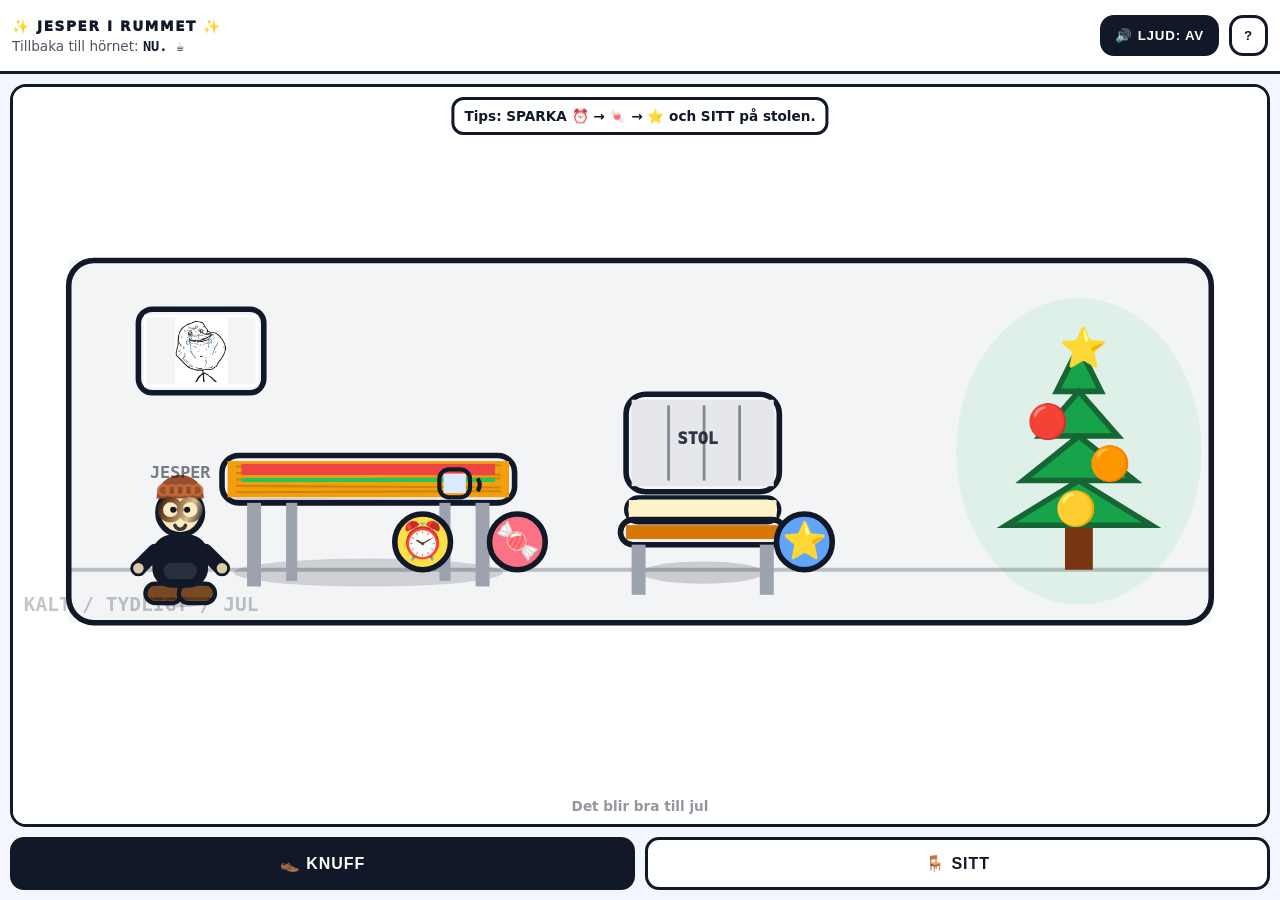
==== index.html @ ad7d8412 "Add files via upload" ====
<!doctype html>
<html lang="sv">
<head>
  <meta charset="utf-8" />
  <meta name="viewport" content="width=device-width, initial-scale=1, viewport-fit=cover" />
  <meta name="theme-color" content="#ffffff" />
  <title>Jesper i rummet</title>
  <link rel="stylesheet" href="style.css" />
</head>
<body>
  <header class="topbar">
    <div class="topbar__left">
      <div class="brand">✨ JESPER I RUMMET ✨</div>
      <div class="countdown">Tillbaka till hörnet: <span id="countdownValue" class="countdown__value">…</span></div>
    </div>
    <div class="topbar__right">
      <button id="soundBtn" class="btn">🔊 Ljud: AV</button>
      <button id="helpBtn" class="btn btn--alt">?</button>
    </div>
  </header>

  <main class="app">
    <section class="screen" aria-label="Spel">
      <canvas id="game"></canvas>
      <div id="toast" class="toast hidden"></div>
      <div id="bubble" class="bubble hidden"></div>
      <div class="hint">Det blir bra till jul</div>
    </section>

    <section class="controls" aria-label="Kontroller">
      <button id="kickBtn" class="btn btn--big">👞 KNUFF</button>
      <button id="sitBtn" class="btn btn--big btn--alt">🪑 SITT</button>
    </section>
  </main>

  <div id="helpModal" class="modal hidden" role="dialog" aria-modal="true">
    <div class="modal__card">
      <div class="modal__title">Vad är det här egentligen!?</div>
      <div class="modal__body">
        <p><b>Julstämning:</b> Gå runt i julefriden...</p>
        <p><b>Mys:</b> Pynta lite...</p>
        <p><b>Uppnå ultimat jul:</b>⏰ → 🍬 → ⭐ → 🪑</p>
      </div>
      <div class="modal__actions">
        <button id="closeHelpBtn" class="btn btn--big">Aha...</button>
      </div>
    </div>
  </div>

  <div id="wonder" class="wonder hidden" role="dialog" aria-modal="true">
    <div class="wonder__card">
      <div class="wonder__title">JESPER: THE RETURN OF THE JESP</div>
      <div class="wonder__subtitle">Julfrid uppnådd i typ 6.2 sekunder.</div>

      <div class="wonder__art">
        <img id="wonderImg" class="wonder__img" src="assets/julbild.jpg" alt="Julbild" />
        <div id="wonderFallback" class="wonder__fallback hidden">
          <div class="sparkle">✨</div><div class="sparkle">✨</div><div class="sparkle">✨</div><div class="sparkle">✨</div>
          <div class="sparkle">✨</div><div class="sparkle">✨</div><div class="sparkle">✨</div><div class="sparkle">✨</div>
          <div class="fallbackText">Lägg en bild i <b>/assets/julbild.jpg</b></div>
        </div>
      </div>

      <button id="closeWonderBtn" class="btn btn--big">Tillbaka till rummet</button>
    </div>
  </div>


  <!-- Preload tavla-bilden (ritas på väggen i canvas) -->
  <img id="tavlaImg" src="assets/tavla.jpg" alt="Tavla"
       style="position:fixed;left:-9999px;top:-9999px;width:1px;height:1px;opacity:0;pointer-events:none;" />

  <script src="main.js"></script>
  <script>
    // Service worker (offline cache) — kräver https eller localhost
    if ("serviceWorker" in navigator) {
      navigator.serviceWorker.register("sw.js").catch(console.warn);
    }
  </script>

</body>
</html>
---- style.css ----
:root{
  --bg:#f4f6ff;
  --panel:#ffffff;
  --ink:#111827;
  --muted:#4b5563;
  --line:#111827;
  --topbar-h: 74px;
  --radius: 16px;
}
*{ box-sizing:border-box; }
html,body{ height:100%; margin:0; }
body{
  font-family: ui-rounded, system-ui, -apple-system, "Trebuchet MS", sans-serif;
  background: var(--bg);
  color: var(--ink);
  overflow:hidden;
}
.topbar{
  position: fixed;
  top:0; left:0; right:0;
  height: var(--topbar-h);
  z-index: 10;
  display:flex;
  align-items:center;
  justify-content:space-between;
  gap:10px;
  padding: 10px 12px;
  background: var(--panel);
  border-bottom: 3px solid var(--line);
  padding-top: calc(10px + env(safe-area-inset-top));
}
.brand{ font-weight: 950; letter-spacing: 0.12em; text-transform: uppercase; font-size: 0.85rem; }
.countdown{ margin-top: 4px; font-size: 0.85rem; color: var(--muted); }
.countdown__value{ font-family: ui-monospace, Menlo, Monaco, Consolas, monospace; font-weight: 900; color: var(--ink); }
.topbar__left{ display:flex; flex-direction:column; }
.topbar__right{ display:flex; gap:10px; align-items:center; }
.btn{
  border: 3px solid var(--line);
  background: var(--ink);
  color: #fff;
  border-radius: 14px;
  padding: 10px 12px;
  font-weight: 900;
  letter-spacing: 0.06em;
  text-transform: uppercase;
  touch-action: manipulation;
}
.btn--alt{ background: var(--panel); color: var(--ink); }
.btn--big{ width: 100%; padding: 14px 12px; font-size: 1.0rem; }
.app{
  position: fixed;
  top: var(--topbar-h);
  left: 0; right: 0; bottom: 0;
  display:flex;
  flex-direction:column;
  gap: 10px;
  padding: 10px 10px calc(10px + env(safe-area-inset-bottom));
}
.screen{
  position: relative;
  flex: 1;
  min-height: 280px;
  border-radius: var(--radius);
  background: var(--panel);
  border: 3px solid var(--line);
  overflow:hidden;
}
canvas#game{ width:100%; height:100%; display:block; touch-action:none; }
.hint{
  position:absolute; left: 12px; right: 12px; bottom: 10px;
  text-align:center; font-weight: 800;
  color: rgba(17,24,39,0.45); font-size: 0.85rem;
}
.toast{
  position:absolute; top: 10px; left:50%;
  transform: translateX(-50%);
  background: #fff; border: 3px solid var(--line);
  color: var(--ink);
  padding: 8px 10px; border-radius: 12px;
  font-weight: 900; font-size: 0.85rem;
  text-align:center; max-width: 95%;
}
.bubble{
  position:absolute; left: 10px; bottom: 44px; max-width: 92%;
  padding: 10px 12px; border-radius: 14px;
  background: #fff; color: var(--ink);
  border: 3px solid var(--line);
  font-weight: 900;
}
.controls{ display:flex; gap: 10px; }
.hidden{ display:none !important; }
.modal, .wonder{
  position: fixed; inset: 0; z-index: 50;
  background: rgba(0,0,0,0.65);
  display:flex; align-items:center; justify-content:center;
  padding: 18px;
  padding-top: calc(18px + env(safe-area-inset-top));
  padding-bottom: calc(18px + env(safe-area-inset-bottom));
}
.modal__card, .wonder__card{
  width: min(560px, 100%);
  background: #fff;
  border: 3px solid var(--line);
  border-radius: 16px;
  padding: 14px;
  color: var(--ink);
}
.modal__title{ font-weight: 1000; margin-bottom: 8px; letter-spacing: 0.08em; text-transform: uppercase; }
.modal__body{ color: var(--muted); font-weight: 650; }
.modal__actions{ margin-top: 12px; }
.wonder__title{ font-weight: 1000; letter-spacing: 0.10em; text-transform: uppercase; margin-bottom: 8px; }
.wonder__subtitle{ color: rgba(17,24,39,0.75); font-weight: 800; margin-bottom: 12px; }
.wonder__art{
  border: 3px solid var(--line);
  border-radius: 16px;
  overflow:hidden;
  height: 240px;
  background: linear-gradient(180deg, #0ea5e9, #1d4ed8);
  position: relative;
  margin-bottom: 12px;
}
.wonder__img{ width:100%; height:100%; object-fit: cover; display:block; }
.wonder__fallback{
  position:absolute; inset:0;
  display:flex; align-items:center; justify-content:center;
  flex-direction:column;
  color: #fff; font-weight: 900;
  text-shadow: 0 2px 0 rgba(0,0,0,0.25);
}
.wonder__fallback .fallbackText{
  margin-top: 12px;
  background: rgba(0,0,0,0.25);
  padding: 8px 10px;
  border-radius: 12px;
  border: 2px solid rgba(255,255,255,0.35);
  font-size: 0.9rem;
}
.sparkle{ position:absolute; font-size: 22px; opacity: 0.9; animation: floaty 2.2s ease-in-out infinite; }
.sparkle:nth-child(1){ left: 10%; top: 20%; animation-delay: 0.0s; }
.sparkle:nth-child(2){ left: 25%; top: 60%; animation-delay: 0.4s; }
.sparkle:nth-child(3){ left: 45%; top: 30%; animation-delay: 0.8s; }
.sparkle:nth-child(4){ left: 65%; top: 55%; animation-delay: 0.2s; }
.sparkle:nth-child(5){ left: 80%; top: 25%; animation-delay: 1.0s; }
.sparkle:nth-child(6){ left: 15%; top: 40%; animation-delay: 1.2s; }
.sparkle:nth-child(7){ left: 55%; top: 70%; animation-delay: 1.4s; }
.sparkle:nth-child(8){ left: 90%; top: 65%; animation-delay: 1.6s; }
@keyframes floaty{ 0%,100%{ transform: translateY(0);} 50%{ transform: translateY(-10px);} }
@media (max-width: 380px){
  .btn{ padding: 9px 10px; }
  .btn--big{ padding: 13px 10px; }
  .hint{ font-size: 0.8rem; }
}
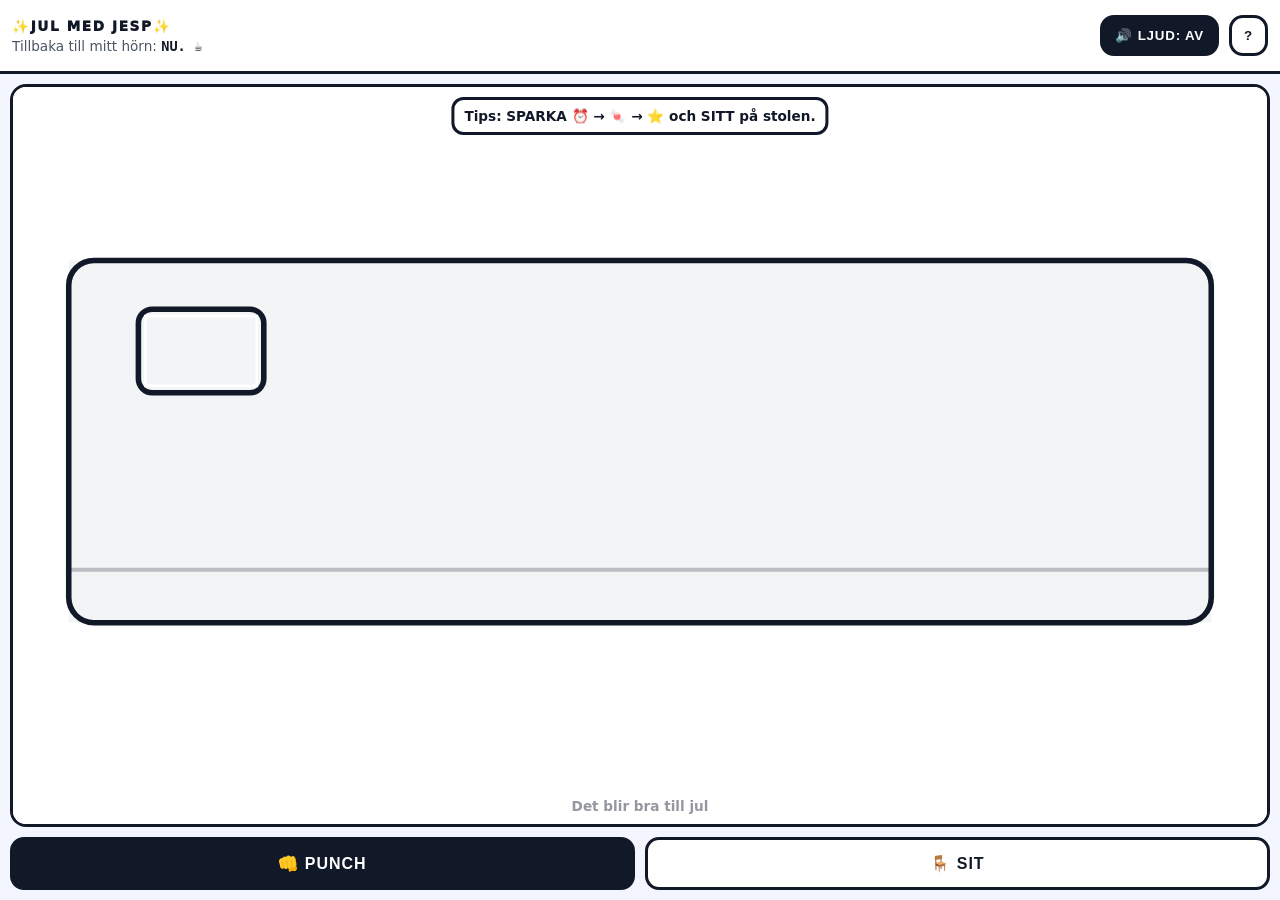
==== commit 6e81ddf3: "Update index.html" ====
--- a/index.html
+++ b/index.html
@@ -10,8 +10,8 @@
 <body>
   <header class="topbar">
     <div class="topbar__left">
-      <div class="brand">✨ JESPER I RUMMET ✨</div>
-      <div class="countdown">Tillbaka till hörnet: <span id="countdownValue" class="countdown__value">…</span></div>
+      <div class="brand">✨Jul med JESP✨</div>
+      <div class="countdown">Tillbaka till mitt hörn: <span id="countdownValue" class="countdown__value">…</span></div>
     </div>
     <div class="topbar__right">
       <button id="soundBtn" class="btn">🔊 Ljud: AV</button>
@@ -28,18 +28,18 @@
     </section>
 
     <section class="controls" aria-label="Kontroller">
-      <button id="kickBtn" class="btn btn--big">👞 KNUFF</button>
-      <button id="sitBtn" class="btn btn--big btn--alt">🪑 SITT</button>
+      <button id="kickBtn" class="btn btn--big">👊 Punch</button>
+      <button id="sitBtn" class="btn btn--big btn--alt">🪑 Sit</button>
     </section>
   </main>
 
   <div id="helpModal" class="modal hidden" role="dialog" aria-modal="true">
     <div class="modal__card">
-      <div class="modal__title">Vad är det här egentligen!?</div>
+      <div class="modal__title">WTF!?</div>
       <div class="modal__body">
-        <p><b>Julstämning:</b> Gå runt i julefriden...</p>
-        <p><b>Mys:</b> Pynta lite...</p>
-        <p><b>Uppnå ultimat jul:</b>⏰ → 🍬 → ⭐ → 🪑</p>
+        <p><b>Spel:</b>Gå runt lite</p>
+        <p><b>Syfte:</b>Inget</p>
+        <p><b>Mål:</b>⏰ → 🍬 → ⭐ → 🪑</p>
       </div>
       <div class="modal__actions">
         <button id="closeHelpBtn" class="btn btn--big">Aha...</button>
@@ -49,8 +49,8 @@
 
   <div id="wonder" class="wonder hidden" role="dialog" aria-modal="true">
     <div class="wonder__card">
-      <div class="wonder__title">JESPER: THE RETURN OF THE JESP</div>
-      <div class="wonder__subtitle">Julfrid uppnådd i typ 6.2 sekunder.</div>
+      <div class="wonder__title">The return of the JESP</div>
+      <div class="wonder__subtitle">Julfrid uppnådd.</div>
 
       <div class="wonder__art">
         <img id="wonderImg" class="wonder__img" src="assets/julbild.jpg" alt="Julbild" />
@@ -67,7 +67,8 @@
 
 
   <!-- Preload tavla-bilden (ritas på väggen i canvas) -->
-  <img id="tavlaImg" src="assets/tavla.jpg" alt="Tavla"
+  <!-- Du kan byta till en GIF (t.ex. assets/tavla.gif) om du vill ha animation -->
+  <img id="tavlaImg" src="assets/tavla.gif" alt="Tavla"
        style="position:fixed;left:-9999px;top:-9999px;width:1px;height:1px;opacity:0;pointer-events:none;" />
 
   <script src="main.js"></script>
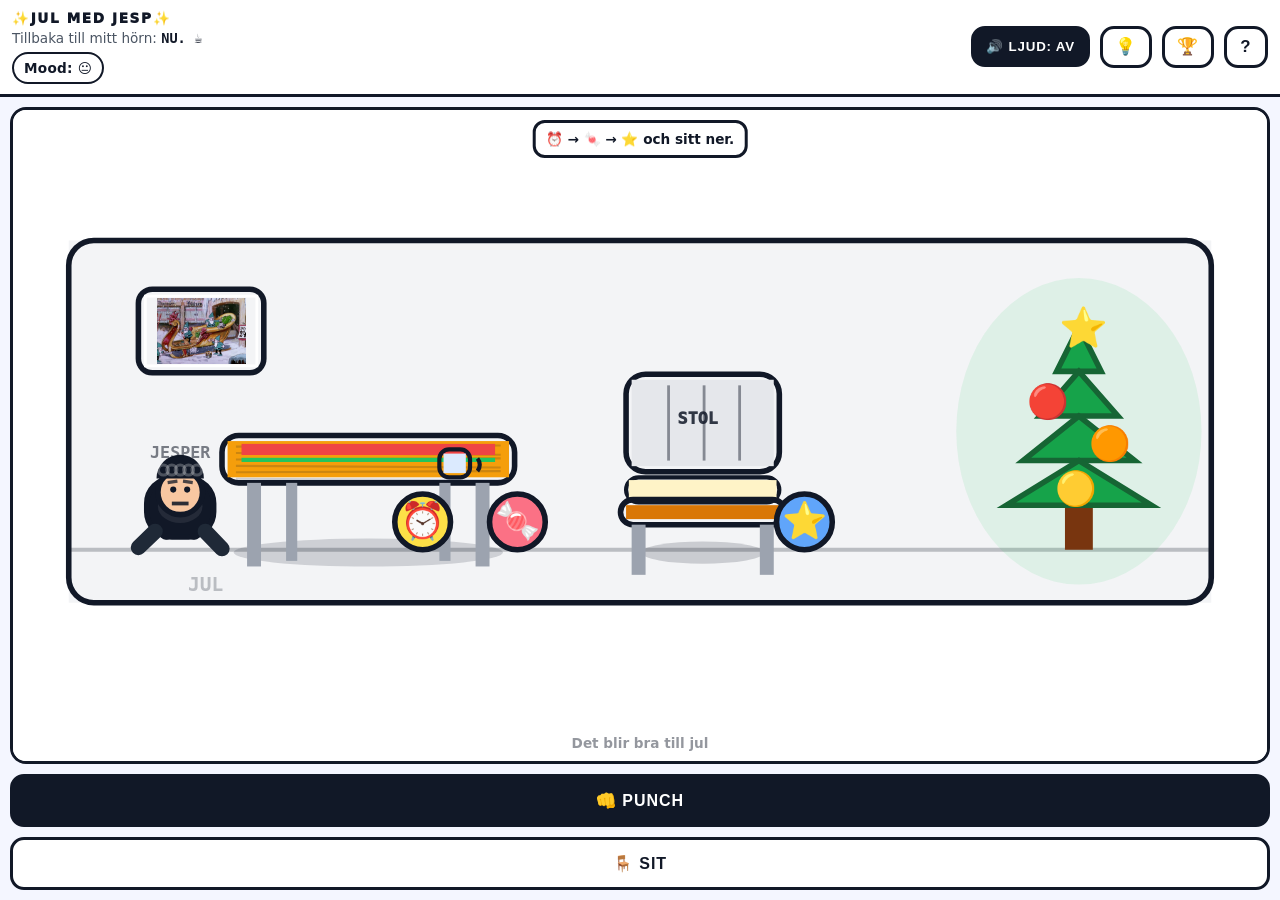
==== commit 889b1012: "Add files via upload" ====
--- a/index.html
+++ b/index.html
@@ -4,6 +4,9 @@
   <meta charset="utf-8" />
   <meta name="viewport" content="width=device-width, initial-scale=1, viewport-fit=cover" />
   <meta name="theme-color" content="#ffffff" />
+  <meta name="apple-mobile-web-app-capable" content="yes" />
+  <meta name="apple-mobile-web-app-status-bar-style" content="default" />
+  <meta name="mobile-web-app-capable" content="yes" />
   <title>Jesper i rummet</title>
   <link rel="stylesheet" href="style.css" />
 </head>
@@ -12,10 +15,13 @@
     <div class="topbar__left">
       <div class="brand">✨Jul med JESP✨</div>
       <div class="countdown">Tillbaka till mitt hörn: <span id="countdownValue" class="countdown__value">…</span></div>
+      <div id="mood" class="mood" aria-live="polite">Mood: 😐</div>
     </div>
     <div class="topbar__right">
       <button id="soundBtn" class="btn">🔊 Ljud: AV</button>
-      <button id="helpBtn" class="btn btn--alt">?</button>
+      <button id="hintBtn" class="btn btn--alt btn--icon" aria-label="Hint">💡</button>
+      <button id="achBtn" class="btn btn--alt btn--icon" aria-label="Achievements">🏆</button>
+      <button id="helpBtn" class="btn btn--alt btn--icon" aria-label="Help">?</button>
     </div>
   </header>
 
@@ -30,6 +36,7 @@
     <section class="controls" aria-label="Kontroller">
       <button id="kickBtn" class="btn btn--big">👊 Punch</button>
       <button id="sitBtn" class="btn btn--big btn--alt">🪑 Sit</button>
+      <button id="danceBtn" class="btn btn--big hidden">🕺 Dance</button>
     </section>
   </main>
 
@@ -43,6 +50,30 @@
       </div>
       <div class="modal__actions">
         <button id="closeHelpBtn" class="btn btn--big">Aha...</button>
+      </div>
+    </div>
+  </div>
+
+
+  <div id="achModal" class="modal hidden" role="dialog" aria-modal="true">
+    <div class="modal__card">
+      <div class="modal__title">🏆 Achievements</div>
+      <div class="modal__body">
+        <div class="achStats">
+          <div><b>Boops:</b> <span id="boopCount">0</span></div>
+          <div><b>This run:</b> <span id="runTime">—</span></div>
+          <div><b>Best:</b> <span id="bestTime">—</span></div>
+        </div>
+        <ul class="achList">
+          <li class="achItem" data-ach="booper"><span class="achBadge">⬜</span> Wall Booper</li>
+          <li class="achItem" data-ach="speedrunner"><span class="achBadge">⬜</span> Speedrunner</li>
+          <li class="achItem" data-ach="confetti"><span class="achBadge">⬜</span> Confetti Survivor</li>
+          <li class="achItem" data-ach="door"><span class="achBadge">⬜</span> Found the Hidden Door</li>
+        </ul>
+        <div class="smallmuted">Tip: boopa den pyttelilla hemliga pixeln nära tavlan 👀</div>
+      </div>
+      <div class="modal__actions">
+        <button id="closeAchBtn" class="btn btn--big">Stäng</button>
       </div>
     </div>
   </div>
@@ -61,13 +92,19 @@
         </div>
       </div>
 
-      <button id="closeWonderBtn" class="btn btn--big">Tillbaka till rummet</button>
+      <div class="wonder__actions">
+        <button id="closeWonderBtn" class="btn btn--big">Tillbaka till rummet</button>
+        <a id="doorLink" class="btn btn--big btn--alt" href="https://capstere.github.io/7thJan26/" target="_blank" rel="noopener">🚪 Hidden door</a>
+        <button id="highFiveBtn" class="btn btn--big">✋ High‑five</button>
+      </div>
     </div>
   </div>
 
 
   <!-- Preload tavla-bilden (ritas på väggen i canvas) -->
   <!-- Du kan byta till en GIF (t.ex. assets/tavla.gif) om du vill ha animation -->
+  <canvas id="confetti" class="confetti" aria-hidden="true"></canvas>
+
   <img id="tavlaImg" src="assets/tavla.gif" alt="Tavla"
        style="position:fixed;left:-9999px;top:-9999px;width:1px;height:1px;opacity:0;pointer-events:none;" />
 
@@ -81,3 +118,4 @@
 
 </body>
 </html>
+
--- a/style.css
+++ b/style.css
@@ -5,20 +5,34 @@
   --muted:#4b5563;
   --line:#111827;
   --topbar-h: 74px;
+  --vh: 1vh;
   --radius: 16px;
 }
 *{ box-sizing:border-box; }
-html,body{ height:100%; margin:0; }
+html,body{
+  -webkit-tap-highlight-color: transparent;
+  user-select: none;
+  -webkit-user-select: none;
+ height:100%; margin:0; overscroll-behavior: none; }
+html{ -webkit-text-size-adjust: 100%; }
+
 body{
+  -webkit-tap-highlight-color: transparent;
+  user-select: none;
+  -webkit-user-select: none;
+
   font-family: ui-rounded, system-ui, -apple-system, "Trebuchet MS", sans-serif;
   background: var(--bg);
   color: var(--ink);
   overflow:hidden;
 }
 .topbar{
+  flex-wrap: wrap;
+  height: auto;
+  min-height: var(--topbar-h);
+
   position: fixed;
   top:0; left:0; right:0;
-  height: var(--topbar-h);
   z-index: 10;
   display:flex;
   align-items:center;
@@ -50,7 +64,9 @@
 .app{
   position: fixed;
   top: var(--topbar-h);
-  left: 0; right: 0; bottom: 0;
+  left: 0; right: 0;
+  height: calc(var(--vh, 1vh) * 100 - var(--topbar-h));
+  bottom: auto;
   display:flex;
   flex-direction:column;
   gap: 10px;
@@ -104,9 +120,18 @@
   border-radius: 16px;
   padding: 14px;
   color: var(--ink);
-}
+
+  max-height: calc(var(--vh, 1vh) * 100 - 48px);
+  overflow: auto;
+  -webkit-overflow-scrolling: touch;
+}
+
 .modal__title{ font-weight: 1000; margin-bottom: 8px; letter-spacing: 0.08em; text-transform: uppercase; }
-.modal__body{ color: var(--muted); font-weight: 650; }
+.modal__body{
+  -webkit-tap-highlight-color: transparent;
+  user-select: none;
+  -webkit-user-select: none;
+ color: var(--muted); font-weight: 650; }
 .modal__actions{ margin-top: 12px; }
 .wonder__title{ font-weight: 1000; letter-spacing: 0.10em; text-transform: uppercase; margin-bottom: 8px; }
 .wonder__subtitle{ color: rgba(17,24,39,0.75); font-weight: 800; margin-bottom: 12px; }
@@ -150,3 +175,117 @@
   .btn--big{ padding: 13px 10px; }
   .hint{ font-size: 0.8rem; }
 }
+
+
+
+/* --- v7 Fun Pack UI --- */
+.btn--icon{ min-width: 44px; padding: 10px 12px; font-size: 1.05rem; line-height: 1; }
+.mood{
+  margin-top: 6px;
+  width: fit-content;
+  padding: 6px 10px;
+  border: 2px solid var(--line);
+  border-radius: 999px;
+  background: #fff;
+  font-weight: 900;
+  letter-spacing: 0.02em;
+  font-size: 0.85rem;
+}
+
+.controls{ flex-wrap: wrap; }
+
+.confetti{
+  position: fixed;
+  inset: 0;
+  width: 100vw;
+  height: 100vh;
+  z-index: 60;
+  pointer-events: none;
+}
+
+body.win::before{
+  content:"";
+  position: fixed;
+  inset: 0;
+  pointer-events:none;
+  z-index: 55;
+  background:
+    radial-gradient(ellipse at center, rgba(255,255,255,0.00) 0%, rgba(0,0,0,0.38) 55%, rgba(0,0,0,0.72) 100%);
+  opacity: 0.95;
+}
+
+body.win-shake .app{
+  animation: winShake 0.7s ease-in-out 1;
+}
+@keyframes winShake{
+  0%{ transform: translate(0,0) rotate(0deg); }
+  12%{ transform: translate(-4px,2px) rotate(-0.4deg); }
+  24%{ transform: translate(5px,-3px) rotate(0.5deg); }
+  36%{ transform: translate(-6px,3px) rotate(-0.55deg); }
+  48%{ transform: translate(6px,-4px) rotate(0.6deg); }
+  60%{ transform: translate(-4px,2px) rotate(-0.35deg); }
+  72%{ transform: translate(3px,-1px) rotate(0.25deg); }
+  100%{ transform: translate(0,0) rotate(0deg); }
+}
+
+.wonder__actions{
+  margin-top: 12px;
+  display:flex;
+  gap: 10px;
+  flex-wrap: wrap;
+}
+.wonder__actions .btn{ flex: 1 1 160px; }
+
+.achStats{
+  display:flex;
+  flex-wrap: wrap;
+  gap: 10px;
+  margin-bottom: 10px;
+}
+.achStats > div{
+  flex: 1 1 150px;
+  padding: 10px;
+  border: 2px dashed rgba(17,24,39,0.35);
+  border-radius: 14px;
+  background: rgba(255,255,255,0.6);
+  font-weight: 800;
+}
+.achList{
+  list-style:none;
+  padding: 0;
+  margin: 8px 0 0 0;
+  display:flex;
+  flex-direction: column;
+  gap: 8px;
+}
+.achItem{
+  display:flex;
+  align-items:center;
+  gap: 10px;
+  padding: 10px;
+  border: 2px solid rgba(17,24,39,0.25);
+  border-radius: 14px;
+  background: rgba(255,255,255,0.75);
+  font-weight: 900;
+  letter-spacing: 0.02em;
+}
+.achItem.is-on{
+  border-color: var(--line);
+  background: #fff;
+}
+.achBadge{
+  display:inline-flex;
+  width: 24px;
+  justify-content:center;
+}
+.smallmuted{
+  margin-top: 10px;
+  font-size: 0.85rem;
+  color: rgba(17,24,39,0.65);
+  font-weight: 750;
+}
+
+/* frame gimmicks helpers */
+.frame-glitch{
+  filter: contrast(1.2) saturate(1.4);
+}
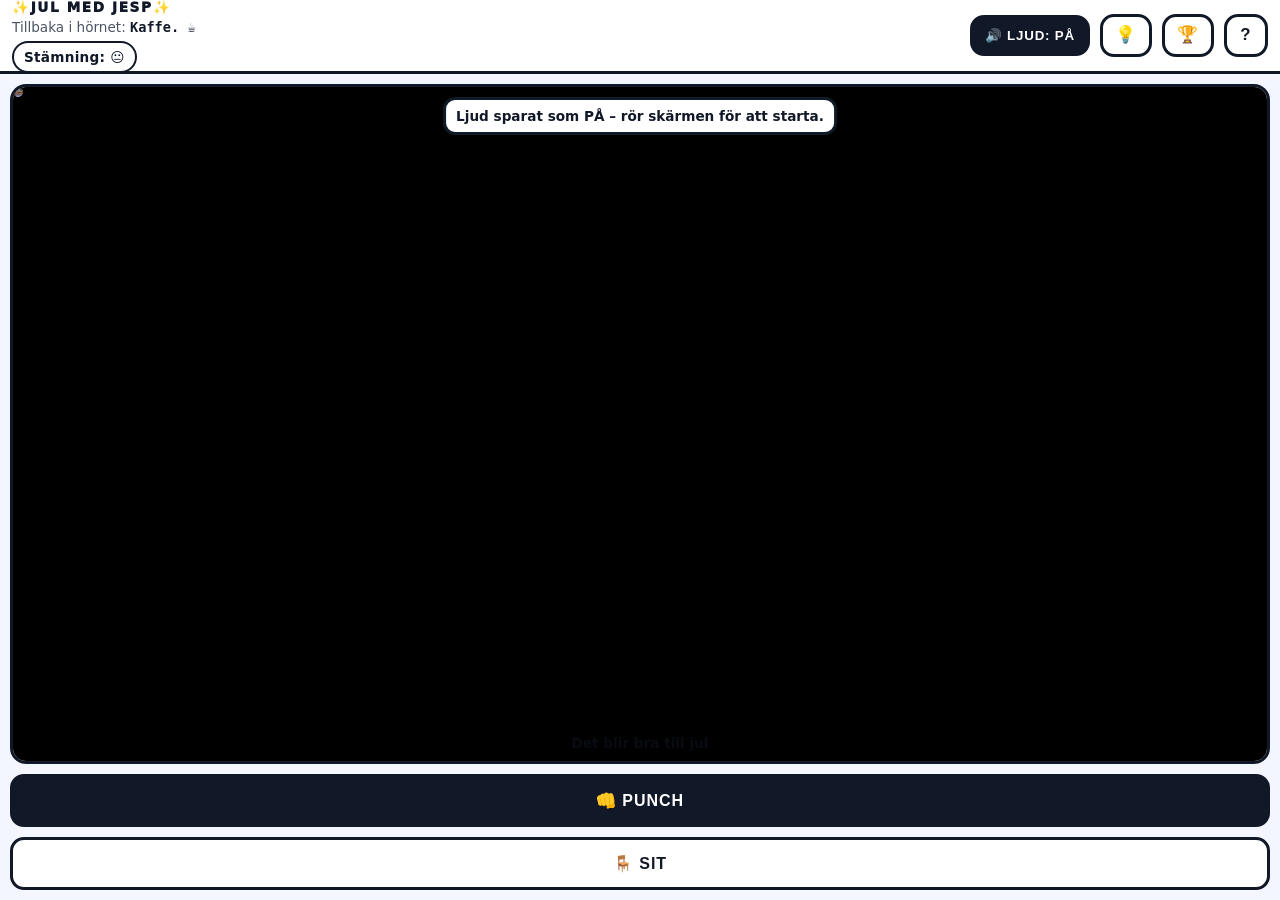
==== commit 41d534ff: "Add files via upload" ====
--- a/index.html
+++ b/index.html
@@ -4,30 +4,33 @@
   <meta charset="utf-8" />
   <meta name="viewport" content="width=device-width, initial-scale=1, viewport-fit=cover" />
   <meta name="theme-color" content="#ffffff" />
-  <meta name="apple-mobile-web-app-capable" content="yes" />
-  <meta name="apple-mobile-web-app-status-bar-style" content="default" />
-  <meta name="mobile-web-app-capable" content="yes" />
-  <title>Jesper i rummet</title>
+  <title>Jul med JESP</title>
   <link rel="stylesheet" href="style.css" />
 </head>
 <body>
   <header class="topbar">
     <div class="topbar__left">
       <div class="brand">✨Jul med JESP✨</div>
-      <div class="countdown">Tillbaka till mitt hörn: <span id="countdownValue" class="countdown__value">…</span></div>
-      <div id="mood" class="mood" aria-live="polite">Mood: 😐</div>
+      <div class="countdown">Tillbaka i hörnet: <span id="countdownValue" class="countdown__value">…</span></div>
+      <div id="mood" class="mood" aria-live="polite">Stämning: 😐</div>
     </div>
     <div class="topbar__right">
       <button id="soundBtn" class="btn">🔊 Ljud: AV</button>
-      <button id="hintBtn" class="btn btn--alt btn--icon" aria-label="Hint">💡</button>
-      <button id="achBtn" class="btn btn--alt btn--icon" aria-label="Achievements">🏆</button>
-      <button id="helpBtn" class="btn btn--alt btn--icon" aria-label="Help">?</button>
+      <button id="hintBtn" class="btn btn--alt btn--icon" aria-label="Tips">💡</button>
+      <button id="achBtn" class="btn btn--alt btn--icon" aria-label="Bedrifter">🏆</button>
+      <a id="doorShortcut" class="btn btn--alt btn--icon hidden" href="https://capstere.github.io/7thJan26/" target="_blank" rel="noopener" aria-label="Rymdportal">🚪</a>
+      <button id="resetTopBtn" class="btn btn--alt btn--icon hidden" aria-label="Spela om">🔁</button>
+      <button id="helpBtn" class="btn btn--alt btn--icon" aria-label="Huh">?</button>
     </div>
   </header>
 
   <main class="app">
     <section class="screen" aria-label="Spel">
       <canvas id="game"></canvas>
+      <div id="frameOverlay" class="frameOverlay" aria-hidden="true">
+        <img id="frameGif" src="assets/tavla.gif" alt="" />
+        <div id="boopHotspot" class="boopHotspot" aria-hidden="true"></div>
+      </div>
       <div id="toast" class="toast hidden"></div>
       <div id="bubble" class="bubble hidden"></div>
       <div class="hint">Det blir bra till jul</div>
@@ -42,7 +45,7 @@
 
   <div id="helpModal" class="modal hidden" role="dialog" aria-modal="true">
     <div class="modal__card">
-      <div class="modal__title">WTF!?</div>
+      <div class="modal__title">Hmm!?</div>
       <div class="modal__body">
         <p><b>Spel:</b>Gå runt lite</p>
         <p><b>Syfte:</b>Inget</p>
@@ -57,20 +60,20 @@
 
   <div id="achModal" class="modal hidden" role="dialog" aria-modal="true">
     <div class="modal__card">
-      <div class="modal__title">🏆 Achievements</div>
+      <div class="modal__title">🏆 Bedrifter</div>
       <div class="modal__body">
         <div class="achStats">
-          <div><b>Boops:</b> <span id="boopCount">0</span></div>
-          <div><b>This run:</b> <span id="runTime">—</span></div>
-          <div><b>Best:</b> <span id="bestTime">—</span></div>
+          <div><b>Vägg-dutt:</b> <span id="boopCount">0</span></div>
+          <div><b>Tid:</b> <span id="runTime">—</span></div>
+          <div><b>Bästa Tid:</b> <span id="bestTime">—</span></div>
         </div>
         <ul class="achList">
-          <li class="achItem" data-ach="booper"><span class="achBadge">⬜</span> Wall Booper</li>
-          <li class="achItem" data-ach="speedrunner"><span class="achBadge">⬜</span> Speedrunner</li>
-          <li class="achItem" data-ach="confetti"><span class="achBadge">⬜</span> Confetti Survivor</li>
-          <li class="achItem" data-ach="door"><span class="achBadge">⬜</span> Found the Hidden Door</li>
+          <li class="achItem" data-ach="booper"><span class="achBadge">⬜</span> Duttmästare</li>
+          <li class="achItem" data-ach="speedrunner"><span class="achBadge">⬜</span> Snabb</li>
+          <li class="achItem" data-ach="confetti"><span class="achBadge">⬜</span> Confettiregn</li>
+          <li class="achItem" data-ach="door"><span class="achBadge">⬜</span> Portal hittad</li>
         </ul>
-        <div class="smallmuted">Tip: boopa den pyttelilla hemliga pixeln nära tavlan 👀</div>
+        <div class="smallmuted">Tips: Ingen aning, gör lite bara 👀</div>
       </div>
       <div class="modal__actions">
         <button id="closeAchBtn" class="btn btn--big">Stäng</button>
@@ -80,7 +83,7 @@
 
   <div id="wonder" class="wonder hidden" role="dialog" aria-modal="true">
     <div class="wonder__card">
-      <div class="wonder__title">The return of the JESP</div>
+      <div class="wonder__title">woho..!</div>
       <div class="wonder__subtitle">Julfrid uppnådd.</div>
 
       <div class="wonder__art">
@@ -93,8 +96,9 @@
       </div>
 
       <div class="wonder__actions">
-        <button id="closeWonderBtn" class="btn btn--big">Tillbaka till rummet</button>
-        <a id="doorLink" class="btn btn--big btn--alt" href="https://capstere.github.io/7thJan26/" target="_blank" rel="noopener">🚪 Hidden door</a>
+        <button id="closeWonderBtn" class="btn btn--big">Tillbaka till JESP</button>
+        <button id="resetBtn" class="btn btn--big btn--alt">🔁 Spela om</button>
+        <a id="doorLink" class="btn btn--big btn--alt" href="https://capstere.github.io/7thJan26/" target="_blank" rel="noopener">🚪 Rymdportal</a>
         <button id="highFiveBtn" class="btn btn--big">✋ High‑five</button>
       </div>
     </div>
--- a/style.css
+++ b/style.css
@@ -5,34 +5,20 @@
   --muted:#4b5563;
   --line:#111827;
   --topbar-h: 74px;
-  --vh: 1vh;
   --radius: 16px;
 }
 *{ box-sizing:border-box; }
-html,body{
-  -webkit-tap-highlight-color: transparent;
-  user-select: none;
-  -webkit-user-select: none;
- height:100%; margin:0; overscroll-behavior: none; }
-html{ -webkit-text-size-adjust: 100%; }
-
+html,body{ height:100%; margin:0; }
 body{
-  -webkit-tap-highlight-color: transparent;
-  user-select: none;
-  -webkit-user-select: none;
-
   font-family: ui-rounded, system-ui, -apple-system, "Trebuchet MS", sans-serif;
   background: var(--bg);
   color: var(--ink);
   overflow:hidden;
 }
 .topbar{
-  flex-wrap: wrap;
-  height: auto;
-  min-height: var(--topbar-h);
-
   position: fixed;
   top:0; left:0; right:0;
+  height: var(--topbar-h);
   z-index: 10;
   display:flex;
   align-items:center;
@@ -64,9 +50,7 @@
 .app{
   position: fixed;
   top: var(--topbar-h);
-  left: 0; right: 0;
-  height: calc(var(--vh, 1vh) * 100 - var(--topbar-h));
-  bottom: auto;
+  left: 0; right: 0; bottom: 0;
   display:flex;
   flex-direction:column;
   gap: 10px;
@@ -120,18 +104,9 @@
   border-radius: 16px;
   padding: 14px;
   color: var(--ink);
-
-  max-height: calc(var(--vh, 1vh) * 100 - 48px);
-  overflow: auto;
-  -webkit-overflow-scrolling: touch;
-}
-
+}
 .modal__title{ font-weight: 1000; margin-bottom: 8px; letter-spacing: 0.08em; text-transform: uppercase; }
-.modal__body{
-  -webkit-tap-highlight-color: transparent;
-  user-select: none;
-  -webkit-user-select: none;
- color: var(--muted); font-weight: 650; }
+.modal__body{ color: var(--muted); font-weight: 650; }
 .modal__actions{ margin-top: 12px; }
 .wonder__title{ font-weight: 1000; letter-spacing: 0.10em; text-transform: uppercase; margin-bottom: 8px; }
 .wonder__subtitle{ color: rgba(17,24,39,0.75); font-weight: 800; margin-bottom: 12px; }
@@ -289,3 +264,34 @@
 .frame-glitch{
   filter: contrast(1.2) saturate(1.4);
 }
+
+
+/* --- Frame GIF overlay (so GIF actually animates) --- */
+.frameOverlay{
+  position:absolute;
+  left:0; top:0;
+  width:10px; height:10px;
+  pointer-events:none; /* allow canvas interactions */
+  z-index: 3; /* above canvas, under modals */
+}
+.frameOverlay img{
+  width:100%;
+  height:100%;
+  object-fit: cover;
+  display:block;
+  border-radius: 6px;
+}
+.boopHotspot{
+  position:absolute;
+  width:16px;
+  height:16px;
+  right:4px;
+  bottom:4px;
+  pointer-events:auto; /* clickable even though parent isn't */
+  background: rgba(255,255,255,0.0);
+}
+
+/* show door/reset shortcut buttons only when JS removes .hidden */
+.topbar__right .hidden{
+  display:none !important;
+}
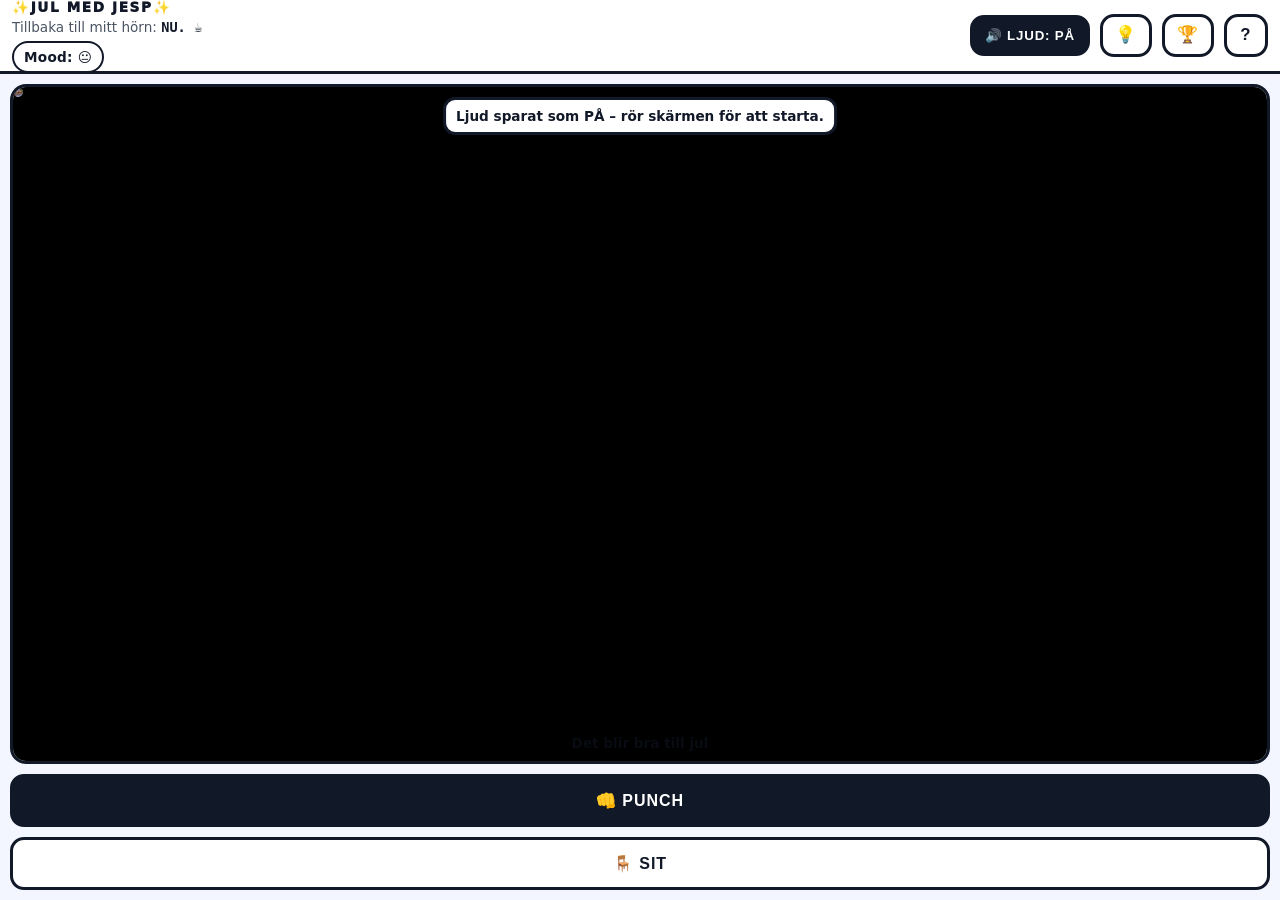
==== commit 8935da71: "Add files via upload" ====
--- a/index.html
+++ b/index.html
@@ -4,23 +4,23 @@
   <meta charset="utf-8" />
   <meta name="viewport" content="width=device-width, initial-scale=1, viewport-fit=cover" />
   <meta name="theme-color" content="#ffffff" />
-  <title>Jul med JESP</title>
+  <title>Jesper i rummet</title>
   <link rel="stylesheet" href="style.css" />
 </head>
 <body>
   <header class="topbar">
     <div class="topbar__left">
       <div class="brand">✨Jul med JESP✨</div>
-      <div class="countdown">Tillbaka i hörnet: <span id="countdownValue" class="countdown__value">…</span></div>
-      <div id="mood" class="mood" aria-live="polite">Stämning: 😐</div>
+      <div class="countdown">Tillbaka till mitt hörn: <span id="countdownValue" class="countdown__value">…</span></div>
+      <div id="mood" class="mood" aria-live="polite">Mood: 😐</div>
     </div>
     <div class="topbar__right">
       <button id="soundBtn" class="btn">🔊 Ljud: AV</button>
-      <button id="hintBtn" class="btn btn--alt btn--icon" aria-label="Tips">💡</button>
-      <button id="achBtn" class="btn btn--alt btn--icon" aria-label="Bedrifter">🏆</button>
-      <a id="doorShortcut" class="btn btn--alt btn--icon hidden" href="https://capstere.github.io/7thJan26/" target="_blank" rel="noopener" aria-label="Rymdportal">🚪</a>
+      <button id="hintBtn" class="btn btn--alt btn--icon" aria-label="Hint">💡</button>
+      <button id="achBtn" class="btn btn--alt btn--icon" aria-label="Achievements">🏆</button>
+      <a id="doorShortcut" class="btn btn--alt btn--icon hidden" href="https://capstere.github.io/7thJan26/" target="_blank" rel="noopener" aria-label="Hidden door">🚪</a>
       <button id="resetTopBtn" class="btn btn--alt btn--icon hidden" aria-label="Spela om">🔁</button>
-      <button id="helpBtn" class="btn btn--alt btn--icon" aria-label="Huh">?</button>
+      <button id="helpBtn" class="btn btn--alt btn--icon" aria-label="Help">?</button>
     </div>
   </header>
 
@@ -45,7 +45,7 @@
 
   <div id="helpModal" class="modal hidden" role="dialog" aria-modal="true">
     <div class="modal__card">
-      <div class="modal__title">Hmm!?</div>
+      <div class="modal__title">WTF!?</div>
       <div class="modal__body">
         <p><b>Spel:</b>Gå runt lite</p>
         <p><b>Syfte:</b>Inget</p>
@@ -60,20 +60,20 @@
 
   <div id="achModal" class="modal hidden" role="dialog" aria-modal="true">
     <div class="modal__card">
-      <div class="modal__title">🏆 Bedrifter</div>
+      <div class="modal__title">🏆 Achievements</div>
       <div class="modal__body">
         <div class="achStats">
-          <div><b>Vägg-dutt:</b> <span id="boopCount">0</span></div>
-          <div><b>Tid:</b> <span id="runTime">—</span></div>
-          <div><b>Bästa Tid:</b> <span id="bestTime">—</span></div>
+          <div><b>Boops:</b> <span id="boopCount">0</span></div>
+          <div><b>This run:</b> <span id="runTime">—</span></div>
+          <div><b>Best:</b> <span id="bestTime">—</span></div>
         </div>
         <ul class="achList">
-          <li class="achItem" data-ach="booper"><span class="achBadge">⬜</span> Duttmästare</li>
-          <li class="achItem" data-ach="speedrunner"><span class="achBadge">⬜</span> Snabb</li>
-          <li class="achItem" data-ach="confetti"><span class="achBadge">⬜</span> Confettiregn</li>
-          <li class="achItem" data-ach="door"><span class="achBadge">⬜</span> Portal hittad</li>
+          <li class="achItem" data-ach="booper"><span class="achBadge">⬜</span> Wall Booper</li>
+          <li class="achItem" data-ach="speedrunner"><span class="achBadge">⬜</span> Speedrunner</li>
+          <li class="achItem" data-ach="confetti"><span class="achBadge">⬜</span> Confetti Survivor</li>
+          <li class="achItem" data-ach="door"><span class="achBadge">⬜</span> Found the Hidden Door</li>
         </ul>
-        <div class="smallmuted">Tips: Ingen aning, gör lite bara 👀</div>
+        <div class="smallmuted">Tip: boopa den pyttelilla hemliga pixeln nära tavlan 👀</div>
       </div>
       <div class="modal__actions">
         <button id="closeAchBtn" class="btn btn--big">Stäng</button>
@@ -83,7 +83,7 @@
 
   <div id="wonder" class="wonder hidden" role="dialog" aria-modal="true">
     <div class="wonder__card">
-      <div class="wonder__title">woho..!</div>
+      <div class="wonder__title">The return of the JESP</div>
       <div class="wonder__subtitle">Julfrid uppnådd.</div>
 
       <div class="wonder__art">
@@ -96,9 +96,9 @@
       </div>
 
       <div class="wonder__actions">
-        <button id="closeWonderBtn" class="btn btn--big">Tillbaka till JESP</button>
+        <button id="closeWonderBtn" class="btn btn--big">Tillbaka till rummet</button>
         <button id="resetBtn" class="btn btn--big btn--alt">🔁 Spela om</button>
-        <a id="doorLink" class="btn btn--big btn--alt" href="https://capstere.github.io/7thJan26/" target="_blank" rel="noopener">🚪 Rymdportal</a>
+        <a id="doorLink" class="btn btn--big btn--alt" href="https://capstere.github.io/7thJan26/" target="_blank" rel="noopener">🚪 Hidden door</a>
         <button id="highFiveBtn" class="btn btn--big">✋ High‑five</button>
       </div>
     </div>
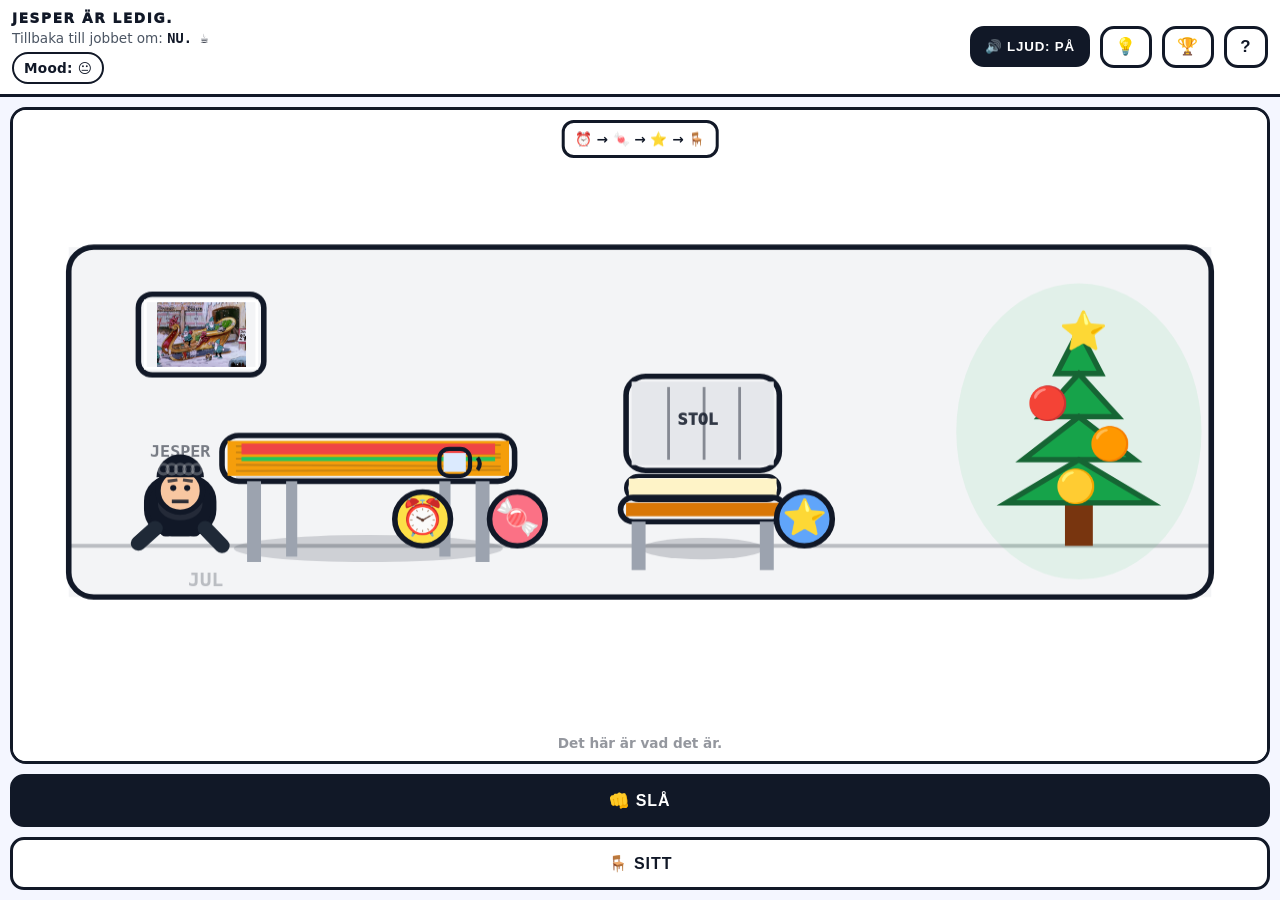
==== commit 38766699: "Add files via upload" ====
--- a/index.html
+++ b/index.html
@@ -10,36 +10,32 @@
 <body>
   <header class="topbar">
     <div class="topbar__left">
-      <div class="brand">✨Jul med JESP✨</div>
-      <div class="countdown">Tillbaka till mitt hörn: <span id="countdownValue" class="countdown__value">…</span></div>
-      <div id="mood" class="mood" aria-live="polite">Mood: 😐</div>
+      <div class="brand">Jesper är ledig.</div>
+      <div class="countdown">Tillbaka till jobbet om: <span id="countdownValue" class="countdown__value">…</span></div>
+      <div id="mood" class="mood" aria-live="polite">Läge: 😐</div>
     </div>
     <div class="topbar__right">
-      <button id="soundBtn" class="btn">🔊 Ljud: AV</button>
-      <button id="hintBtn" class="btn btn--alt btn--icon" aria-label="Hint">💡</button>
-      <button id="achBtn" class="btn btn--alt btn--icon" aria-label="Achievements">🏆</button>
-      <a id="doorShortcut" class="btn btn--alt btn--icon hidden" href="https://capstere.github.io/7thJan26/" target="_blank" rel="noopener" aria-label="Hidden door">🚪</a>
-      <button id="resetTopBtn" class="btn btn--alt btn--icon hidden" aria-label="Spela om">🔁</button>
-      <button id="helpBtn" class="btn btn--alt btn--icon" aria-label="Help">?</button>
+      <button id="soundBtn" class="btn">🔊 Ljud: av</button>
+      <button id="hintBtn" class="btn btn--alt btn--icon" aria-label="Tips">💡</button>
+      <button id="achBtn" class="btn btn--alt btn--icon" aria-label="Prestationer">🏆</button>
+      <button id="helpBtn" class="btn btn--alt btn--icon" aria-label="Hjälp">?</button>
+      <a id="doorTopLink" class="btn btn--alt btn--icon hidden" href="https://capstere.github.io/7thJan26/" target="_blank" rel="noopener" aria-label="Hemlig sida">🚪</a>
+      <button id="replayBtn" class="btn btn--alt btn--icon hidden" aria-label="Spela om">🔁</button>
     </div>
   </header>
 
   <main class="app">
     <section class="screen" aria-label="Spel">
       <canvas id="game"></canvas>
-      <div id="frameOverlay" class="frameOverlay" aria-hidden="true">
-        <img id="frameGif" src="assets/tavla.gif" alt="" />
-        <div id="boopHotspot" class="boopHotspot" aria-hidden="true"></div>
-      </div>
       <div id="toast" class="toast hidden"></div>
       <div id="bubble" class="bubble hidden"></div>
-      <div class="hint">Det blir bra till jul</div>
+      <div class="hint">Det här är vad det är.</div>
     </section>
 
     <section class="controls" aria-label="Kontroller">
-      <button id="kickBtn" class="btn btn--big">👊 Punch</button>
-      <button id="sitBtn" class="btn btn--big btn--alt">🪑 Sit</button>
-      <button id="danceBtn" class="btn btn--big hidden">🕺 Dance</button>
+      <button id="kickBtn" class="btn btn--big">👊 Slå</button>
+      <button id="sitBtn" class="btn btn--big btn--alt">🪑 Sitt</button>
+      <button id="danceBtn" class="btn btn--big hidden">🕺 Dans</button>
     </section>
   </main>
 
@@ -47,12 +43,12 @@
     <div class="modal__card">
       <div class="modal__title">WTF!?</div>
       <div class="modal__body">
-        <p><b>Spel:</b>Gå runt lite</p>
-        <p><b>Syfte:</b>Inget</p>
-        <p><b>Mål:</b>⏰ → 🍬 → ⭐ → 🪑</p>
+        <p><b>Spel:</b> Gå runt lite.</p>
+        <p><b>Syfte:</b> Inget.</p>
+        <p><b>Mål:</b> ⏰ → 🍬 → ⭐ → 🪑</p>
       </div>
       <div class="modal__actions">
-        <button id="closeHelpBtn" class="btn btn--big">Aha...</button>
+        <button id="closeHelpBtn" class="btn btn--big">Okej.</button>
       </div>
     </div>
   </div>
@@ -60,20 +56,20 @@
 
   <div id="achModal" class="modal hidden" role="dialog" aria-modal="true">
     <div class="modal__card">
-      <div class="modal__title">🏆 Achievements</div>
+      <div class="modal__title">🏆 Prestationer</div>
       <div class="modal__body">
         <div class="achStats">
-          <div><b>Boops:</b> <span id="boopCount">0</span></div>
-          <div><b>This run:</b> <span id="runTime">—</span></div>
-          <div><b>Best:</b> <span id="bestTime">—</span></div>
+          <div><b>Duttar:</b> <span id="boopCount">0</span></div>
+          <div><b>Den här rundan:</b> <span id="runTime">—</span></div>
+          <div><b>Bäst:</b> <span id="bestTime">—</span></div>
         </div>
         <ul class="achList">
-          <li class="achItem" data-ach="booper"><span class="achBadge">⬜</span> Wall Booper</li>
-          <li class="achItem" data-ach="speedrunner"><span class="achBadge">⬜</span> Speedrunner</li>
-          <li class="achItem" data-ach="confetti"><span class="achBadge">⬜</span> Confetti Survivor</li>
-          <li class="achItem" data-ach="door"><span class="achBadge">⬜</span> Found the Hidden Door</li>
+          <li class="achItem" data-ach="booper"><span class="achBadge">⬜</span> Väggduttare</li>
+          <li class="achItem" data-ach="speedrunner"><span class="achBadge">⬜</span> Snabbis</li>
+          <li class="achItem" data-ach="confetti"><span class="achBadge">⬜</span> Konfettiöverlevare</li>
+          <li class="achItem" data-ach="door"><span class="achBadge">⬜</span> Hittade hemliga sidan</li>
         </ul>
-        <div class="smallmuted">Tip: boopa den pyttelilla hemliga pixeln nära tavlan 👀</div>
+        <div class="smallmuted">Tips: dutt-zonen sitter nära tavlan. Om du måste leta: längst ner till höger.</div>
       </div>
       <div class="modal__actions">
         <button id="closeAchBtn" class="btn btn--big">Stäng</button>
@@ -83,23 +79,23 @@
 
   <div id="wonder" class="wonder hidden" role="dialog" aria-modal="true">
     <div class="wonder__card">
-      <div class="wonder__title">The return of the JESP</div>
-      <div class="wonder__subtitle">Julfrid uppnådd.</div>
+      <div class="wonder__title">Klart.</div>
+      <div class="wonder__subtitle">Du löste det. Jesper är fortfarande ledig.</div>
 
       <div class="wonder__art">
         <img id="wonderImg" class="wonder__img" src="assets/julbild.jpg" alt="Julbild" />
         <div id="wonderFallback" class="wonder__fallback hidden">
           <div class="sparkle">✨</div><div class="sparkle">✨</div><div class="sparkle">✨</div><div class="sparkle">✨</div>
           <div class="sparkle">✨</div><div class="sparkle">✨</div><div class="sparkle">✨</div><div class="sparkle">✨</div>
-          <div class="fallbackText">Lägg en bild i <b>/assets/julbild.jpg</b></div>
+          <div class="fallbackText">Om du orkar: lägg en bild i <b>/assets/julbild.jpg</b></div>
         </div>
       </div>
 
       <div class="wonder__actions">
-        <button id="closeWonderBtn" class="btn btn--big">Tillbaka till rummet</button>
-        <button id="resetBtn" class="btn btn--big btn--alt">🔁 Spela om</button>
-        <a id="doorLink" class="btn btn--big btn--alt" href="https://capstere.github.io/7thJan26/" target="_blank" rel="noopener">🚪 Hidden door</a>
-        <button id="highFiveBtn" class="btn btn--big">✋ High‑five</button>
+        <button id="closeWonderBtn" class="btn btn--big">Tillbaka</button>
+        <a id="doorLink" class="btn btn--big btn--alt" href="https://capstere.github.io/7thJan26/" target="_blank" rel="noopener">🚪 Hemlig sida</a>
+        <button id="highFiveBtn" class="btn btn--big">✋ Okej då</button>
+        <button id="replayBtnWin" class="btn btn--big btn--alt">🔁 Spela om</button>
       </div>
     </div>
   </div>
--- a/style.css
+++ b/style.css
@@ -4,7 +4,7 @@
   --ink:#111827;
   --muted:#4b5563;
   --line:#111827;
-  --topbar-h: 74px;
+  --topbar-h: 74px; /* set by JS for mobile */
   --radius: 16px;
 }
 *{ box-sizing:border-box; }
@@ -18,7 +18,6 @@
 .topbar{
   position: fixed;
   top:0; left:0; right:0;
-  height: var(--topbar-h);
   z-index: 10;
   display:flex;
   align-items:center;
@@ -173,7 +172,7 @@
   position: fixed;
   inset: 0;
   width: 100vw;
-  height: 100vh;
+  height: calc(var(--vh, 1vh) * 100);
   z-index: 60;
   pointer-events: none;
 }
